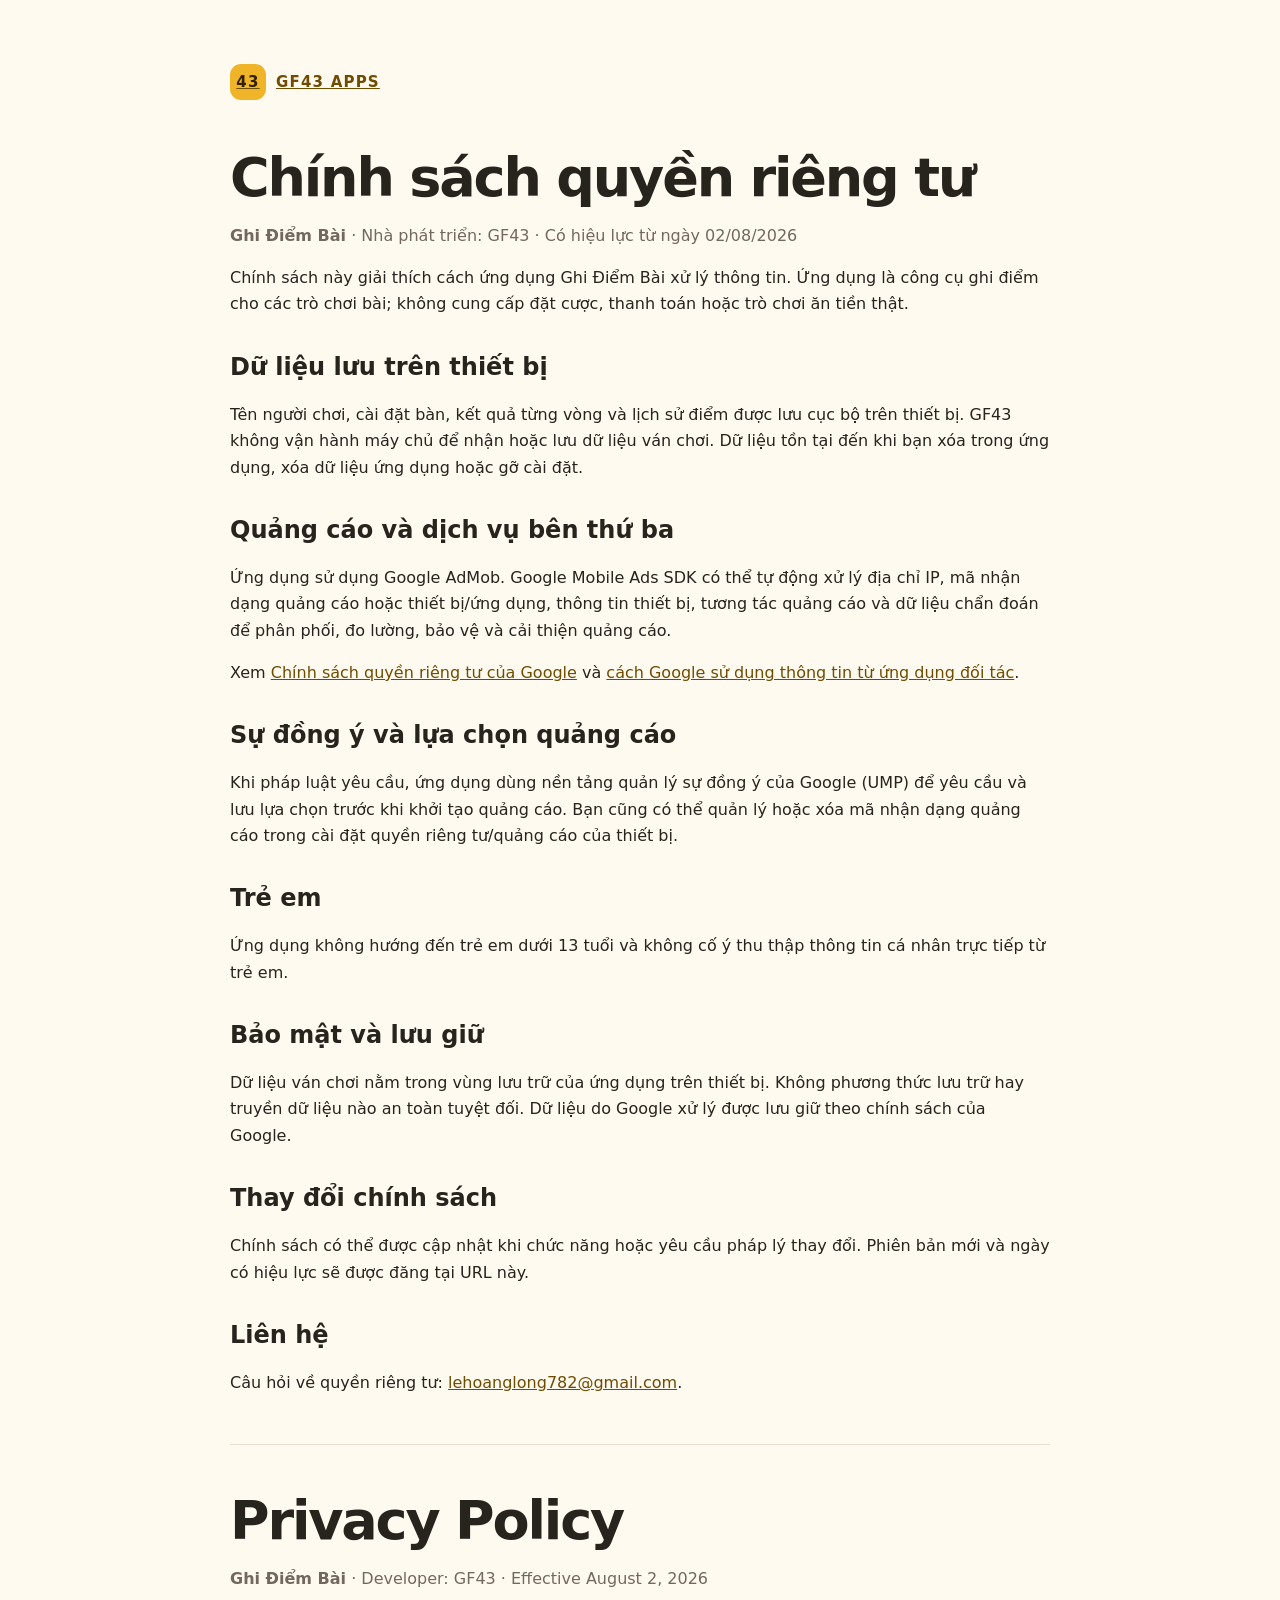
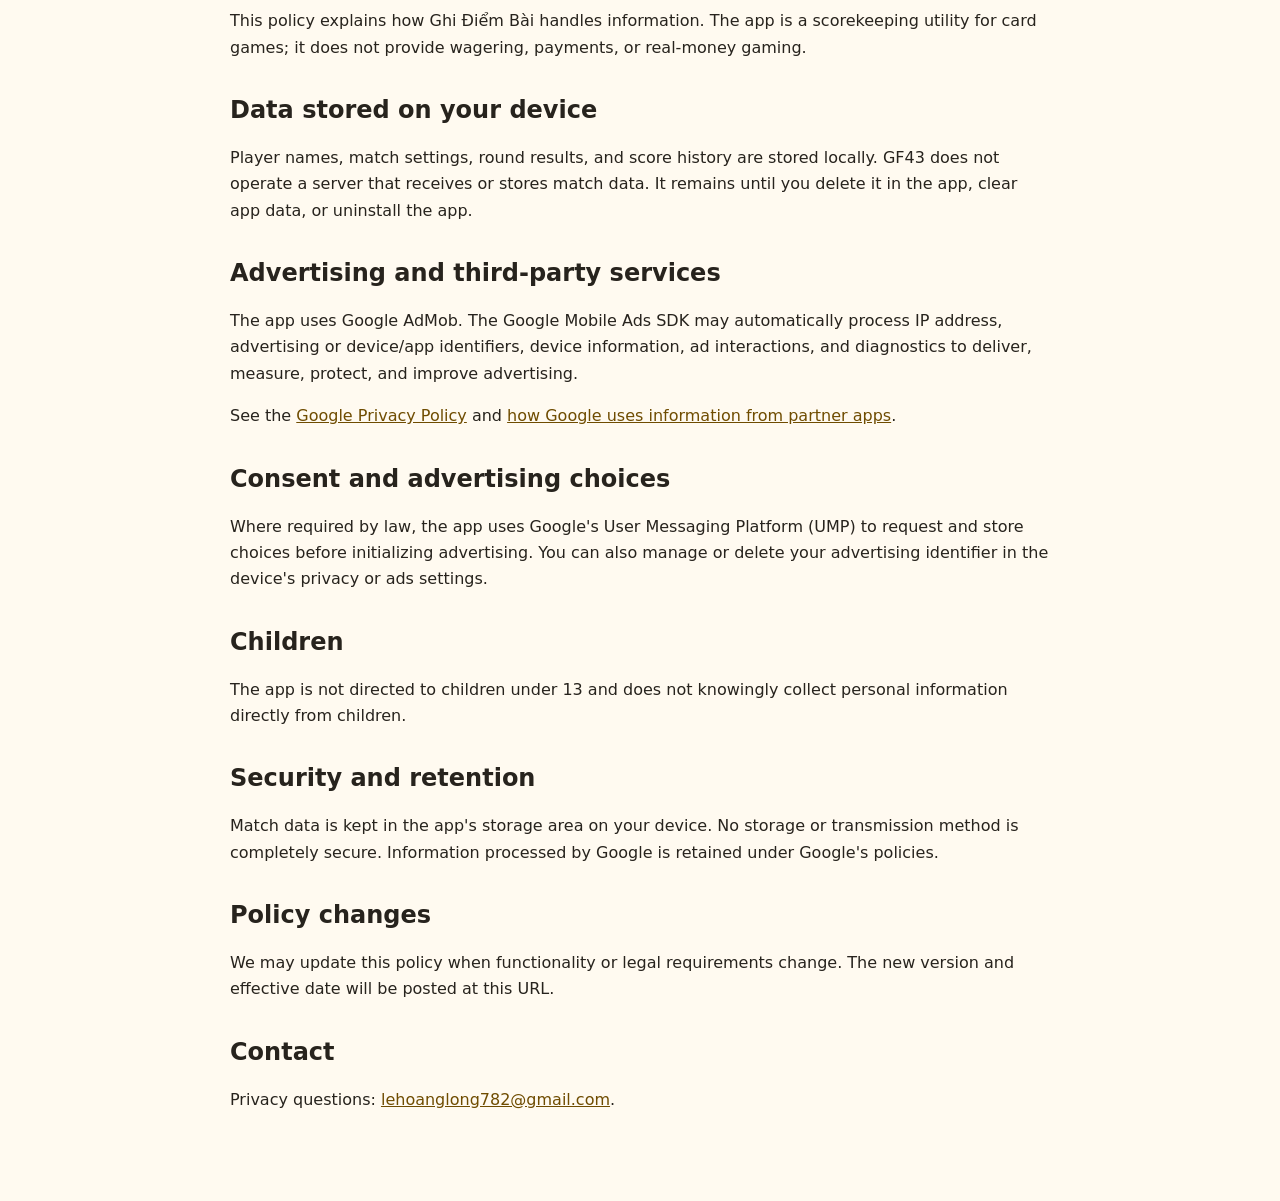
==== apps/ghi-diem-bai/privacy.html @ ea4dbbff "Khoi tao website chung GF43" ====
<!doctype html>
<html lang="vi">
  <head>
    <meta charset="utf-8" />
    <meta name="viewport" content="width=device-width, initial-scale=1" />
    <meta name="description" content="Chính sách quyền riêng tư của ứng dụng Ghi Điểm Bài." />
    <title>Chính sách quyền riêng tư – Ghi Điểm Bài</title>
    <link rel="stylesheet" href="/styles.css" />
  </head>
  <body>
    <header class="shell">
      <a class="brand" href="/"><span class="mark">43</span> GF43 Apps</a>
    </header>
    <main class="shell policy">
      <section lang="vi">
        <h1>Chính sách quyền riêng tư</h1>
        <p class="meta"><strong>Ghi Điểm Bài</strong> · Nhà phát triển: GF43 · Có hiệu lực từ ngày 02/08/2026</p>
        <p>Chính sách này giải thích cách ứng dụng Ghi Điểm Bài xử lý thông tin. Ứng dụng là công cụ ghi điểm cho các trò chơi bài; không cung cấp đặt cược, thanh toán hoặc trò chơi ăn tiền thật.</p>

        <h2>Dữ liệu lưu trên thiết bị</h2>
        <p>Tên người chơi, cài đặt bàn, kết quả từng vòng và lịch sử điểm được lưu cục bộ trên thiết bị. GF43 không vận hành máy chủ để nhận hoặc lưu dữ liệu ván chơi. Dữ liệu tồn tại đến khi bạn xóa trong ứng dụng, xóa dữ liệu ứng dụng hoặc gỡ cài đặt.</p>

        <h2>Quảng cáo và dịch vụ bên thứ ba</h2>
        <p>Ứng dụng sử dụng Google AdMob. Google Mobile Ads SDK có thể tự động xử lý địa chỉ IP, mã nhận dạng quảng cáo hoặc thiết bị/ứng dụng, thông tin thiết bị, tương tác quảng cáo và dữ liệu chẩn đoán để phân phối, đo lường, bảo vệ và cải thiện quảng cáo.</p>
        <p>Xem <a href="https://policies.google.com/privacy">Chính sách quyền riêng tư của Google</a> và <a href="https://policies.google.com/technologies/partner-sites">cách Google sử dụng thông tin từ ứng dụng đối tác</a>.</p>

        <h2>Sự đồng ý và lựa chọn quảng cáo</h2>
        <p>Khi pháp luật yêu cầu, ứng dụng dùng nền tảng quản lý sự đồng ý của Google (UMP) để yêu cầu và lưu lựa chọn trước khi khởi tạo quảng cáo. Bạn cũng có thể quản lý hoặc xóa mã nhận dạng quảng cáo trong cài đặt quyền riêng tư/quảng cáo của thiết bị.</p>

        <h2>Trẻ em</h2>
        <p>Ứng dụng không hướng đến trẻ em dưới 13 tuổi và không cố ý thu thập thông tin cá nhân trực tiếp từ trẻ em.</p>

        <h2>Bảo mật và lưu giữ</h2>
        <p>Dữ liệu ván chơi nằm trong vùng lưu trữ của ứng dụng trên thiết bị. Không phương thức lưu trữ hay truyền dữ liệu nào an toàn tuyệt đối. Dữ liệu do Google xử lý được lưu giữ theo chính sách của Google.</p>

        <h2>Thay đổi chính sách</h2>
        <p>Chính sách có thể được cập nhật khi chức năng hoặc yêu cầu pháp lý thay đổi. Phiên bản mới và ngày có hiệu lực sẽ được đăng tại URL này.</p>

        <h2>Liên hệ</h2>
        <p>Câu hỏi về quyền riêng tư: <a href="mailto:lehoanglong782@gmail.com">lehoanglong782@gmail.com</a>.</p>
      </section>

      <hr class="language" />

      <section lang="en">
        <h1>Privacy Policy</h1>
        <p class="meta"><strong>Ghi Điểm Bài</strong> · Developer: GF43 · Effective August 2, 2026</p>
        <p>This policy explains how Ghi Điểm Bài handles information. The app is a scorekeeping utility for card games; it does not provide wagering, payments, or real-money gaming.</p>

        <h2>Data stored on your device</h2>
        <p>Player names, match settings, round results, and score history are stored locally. GF43 does not operate a server that receives or stores match data. It remains until you delete it in the app, clear app data, or uninstall the app.</p>

        <h2>Advertising and third-party services</h2>
        <p>The app uses Google AdMob. The Google Mobile Ads SDK may automatically process IP address, advertising or device/app identifiers, device information, ad interactions, and diagnostics to deliver, measure, protect, and improve advertising.</p>
        <p>See the <a href="https://policies.google.com/privacy">Google Privacy Policy</a> and <a href="https://policies.google.com/technologies/partner-sites">how Google uses information from partner apps</a>.</p>

        <h2>Consent and advertising choices</h2>
        <p>Where required by law, the app uses Google's User Messaging Platform (UMP) to request and store choices before initializing advertising. You can also manage or delete your advertising identifier in the device's privacy or ads settings.</p>

        <h2>Children</h2>
        <p>The app is not directed to children under 13 and does not knowingly collect personal information directly from children.</p>

        <h2>Security and retention</h2>
        <p>Match data is kept in the app's storage area on your device. No storage or transmission method is completely secure. Information processed by Google is retained under Google's policies.</p>

        <h2>Policy changes</h2>
        <p>We may update this policy when functionality or legal requirements change. The new version and effective date will be posted at this URL.</p>

        <h2>Contact</h2>
        <p>Privacy questions: <a href="mailto:lehoanglong782@gmail.com">lehoanglong782@gmail.com</a>.</p>
      </section>
    </main>
  </body>
</html>
---- styles.css ----
:root {
  color-scheme: light dark;
  font-family: Inter, ui-sans-serif, system-ui, -apple-system, BlinkMacSystemFont, "Segoe UI", sans-serif;
  --bg: #fffaf0;
  --surface: #ffffff;
  --text: #27231d;
  --muted: #71695f;
  --border: #e8dfd0;
  --accent: #f0b429;
  --accent-ink: #6f4c00;
}

* { box-sizing: border-box; }
body { margin: 0; background: var(--bg); color: var(--text); line-height: 1.65; }
a { color: var(--accent-ink); }
.shell { width: min(820px, calc(100% - 40px)); margin: 0 auto; }
header { padding: 64px 0 28px; }
.brand { display: inline-flex; align-items: center; gap: 10px; font-size: 15px; font-weight: 800; letter-spacing: .08em; text-transform: uppercase; }
.mark { display: grid; place-items: center; width: 36px; height: 36px; border-radius: 11px; background: var(--accent); color: #312100; }
h1 { margin: 22px 0 10px; font-size: clamp(36px, 7vw, 64px); line-height: 1.05; letter-spacing: -.04em; }
h2 { margin-top: 34px; line-height: 1.25; }
.lead, .meta { color: var(--muted); }
.lead { max-width: 620px; font-size: 18px; }
.card { margin: 24px 0; padding: 24px; border: 1px solid var(--border); border-radius: 18px; background: var(--surface); box-shadow: 0 12px 40px rgb(76 53 15 / 6%); }
.app-title { margin: 0 0 6px; font-size: 22px; }
.links { display: flex; flex-wrap: wrap; gap: 12px; margin-top: 18px; }
.button { display: inline-block; padding: 10px 14px; border-radius: 10px; background: var(--accent); color: #312100; font-weight: 750; text-decoration: none; }
.policy { padding-bottom: 72px; }
.policy h1 { font-size: clamp(34px, 6vw, 54px); }
.language { margin: 48px 0; border: 0; border-top: 1px solid var(--border); }
footer { padding: 32px 0 48px; color: var(--muted); font-size: 14px; }

@media (prefers-color-scheme: dark) {
  :root { --bg: #17140f; --surface: #211d17; --text: #f5ecdf; --muted: #b9afa1; --border: #3a3329; --accent-ink: #f0b429; }
}
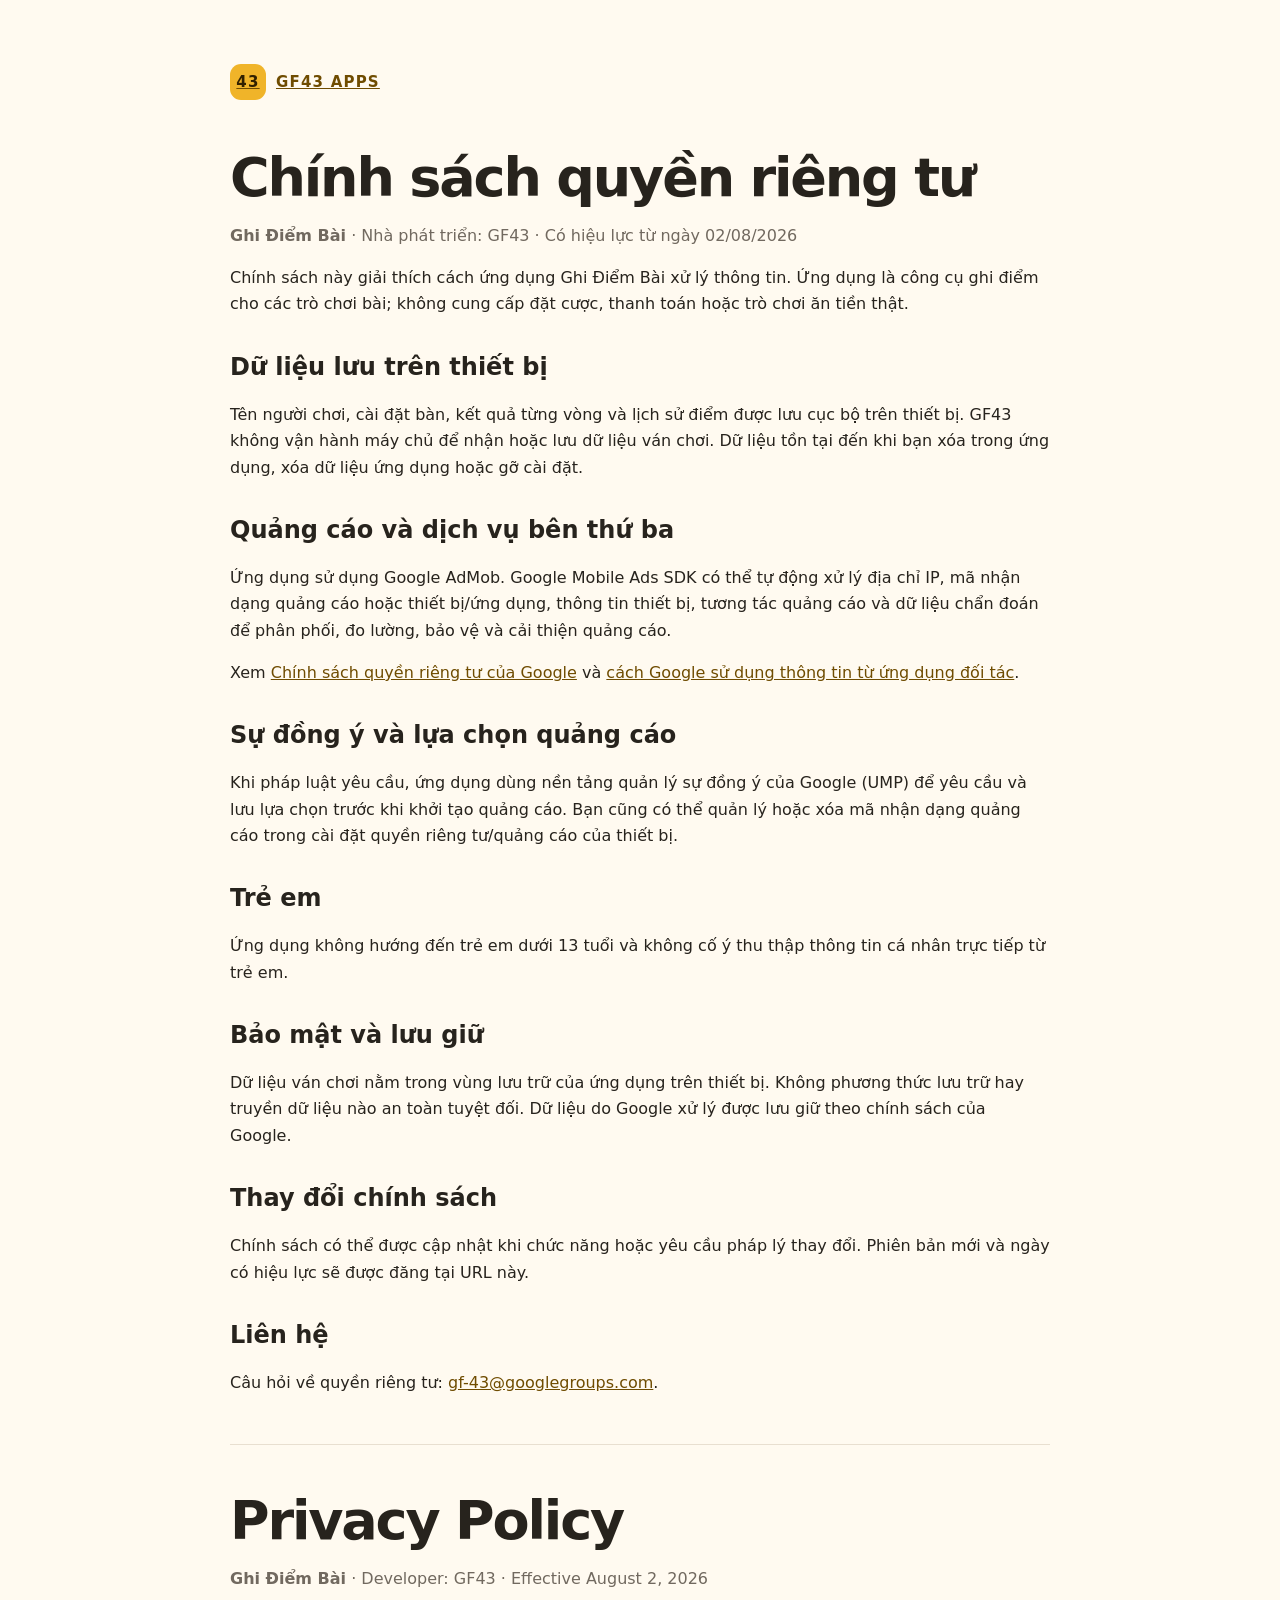
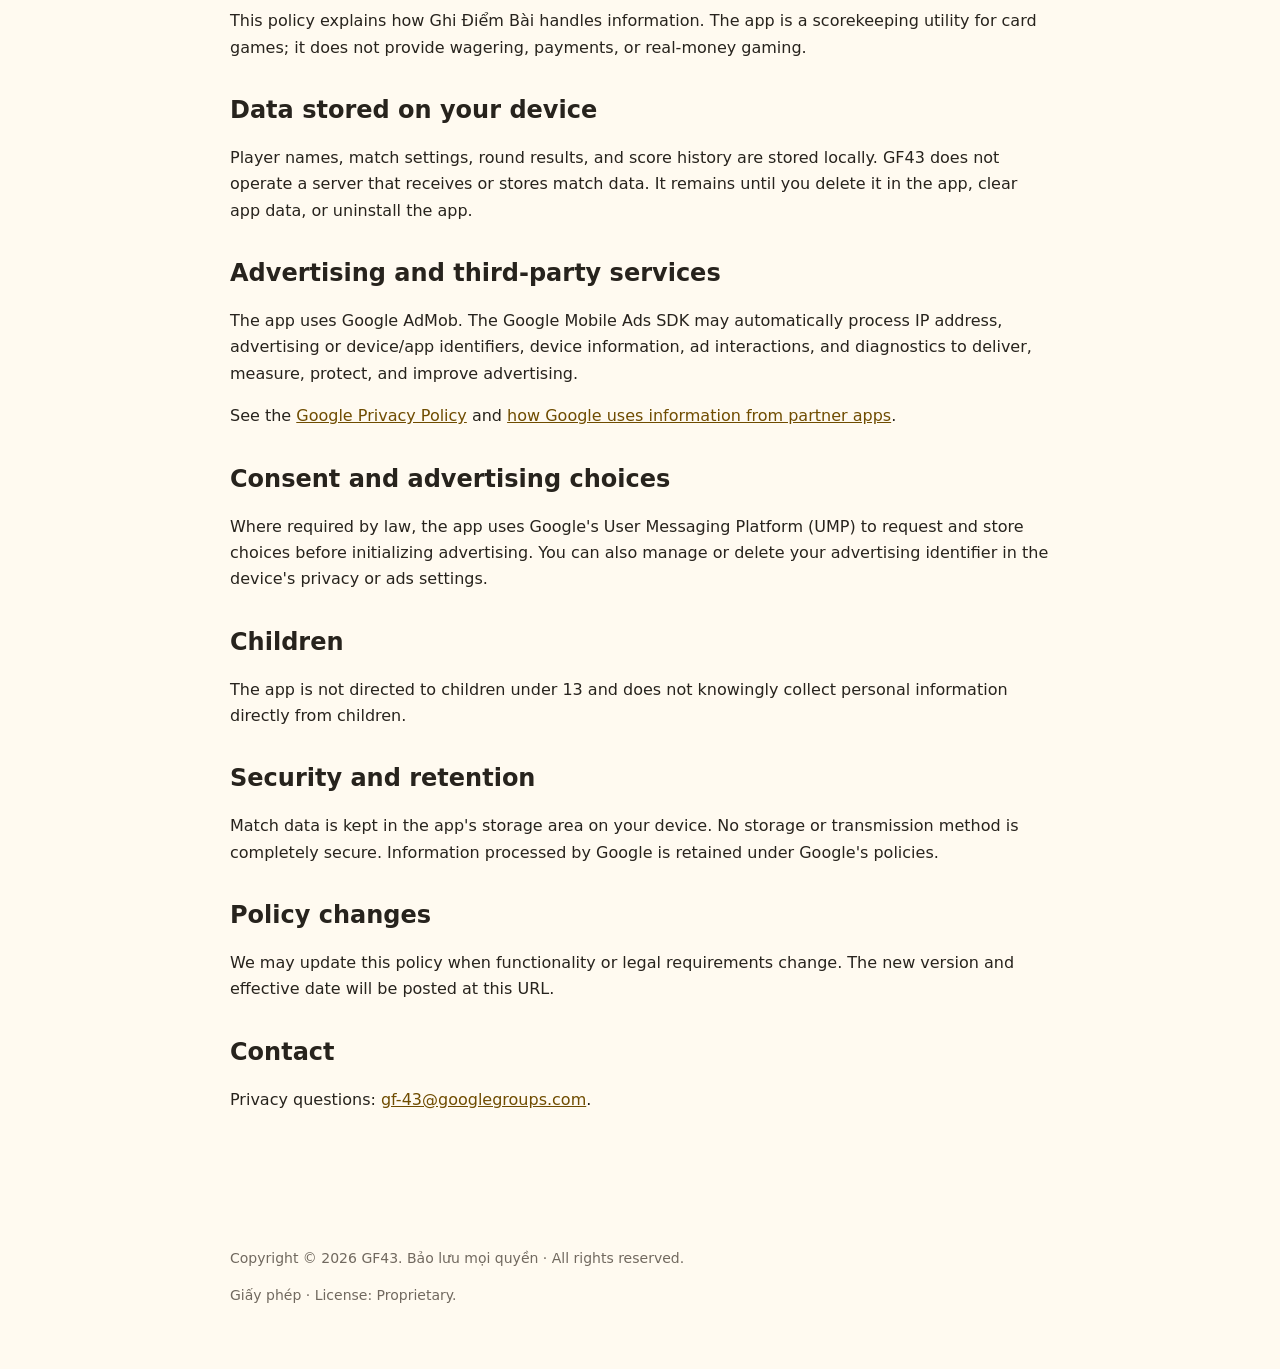
==== commit 56f7d46c: "licens update" ====
--- a/apps/ghi-diem-bai/privacy.html
+++ b/apps/ghi-diem-bai/privacy.html
@@ -37,7 +37,7 @@
         <p>Chính sách có thể được cập nhật khi chức năng hoặc yêu cầu pháp lý thay đổi. Phiên bản mới và ngày có hiệu lực sẽ được đăng tại URL này.</p>
 
         <h2>Liên hệ</h2>
-        <p>Câu hỏi về quyền riêng tư: <a href="mailto:lehoanglong782@gmail.com">lehoanglong782@gmail.com</a>.</p>
+        <p>Câu hỏi về quyền riêng tư: <a href="mailto:gf-43@googlegroups.com">gf-43@googlegroups.com</a>.</p>
       </section>
 
       <hr class="language" />
@@ -67,8 +67,12 @@
         <p>We may update this policy when functionality or legal requirements change. The new version and effective date will be posted at this URL.</p>
 
         <h2>Contact</h2>
-        <p>Privacy questions: <a href="mailto:lehoanglong782@gmail.com">lehoanglong782@gmail.com</a>.</p>
+        <p>Privacy questions: <a href="mailto:gf-43@googlegroups.com">gf-43@googlegroups.com</a>.</p>
       </section>
     </main>
+    <footer class="shell">
+      <p>Copyright © 2026 GF43. Bảo lưu mọi quyền · All rights reserved.</p>
+      <p>Giấy phép · License: Proprietary.</p>
+    </footer>
   </body>
 </html>
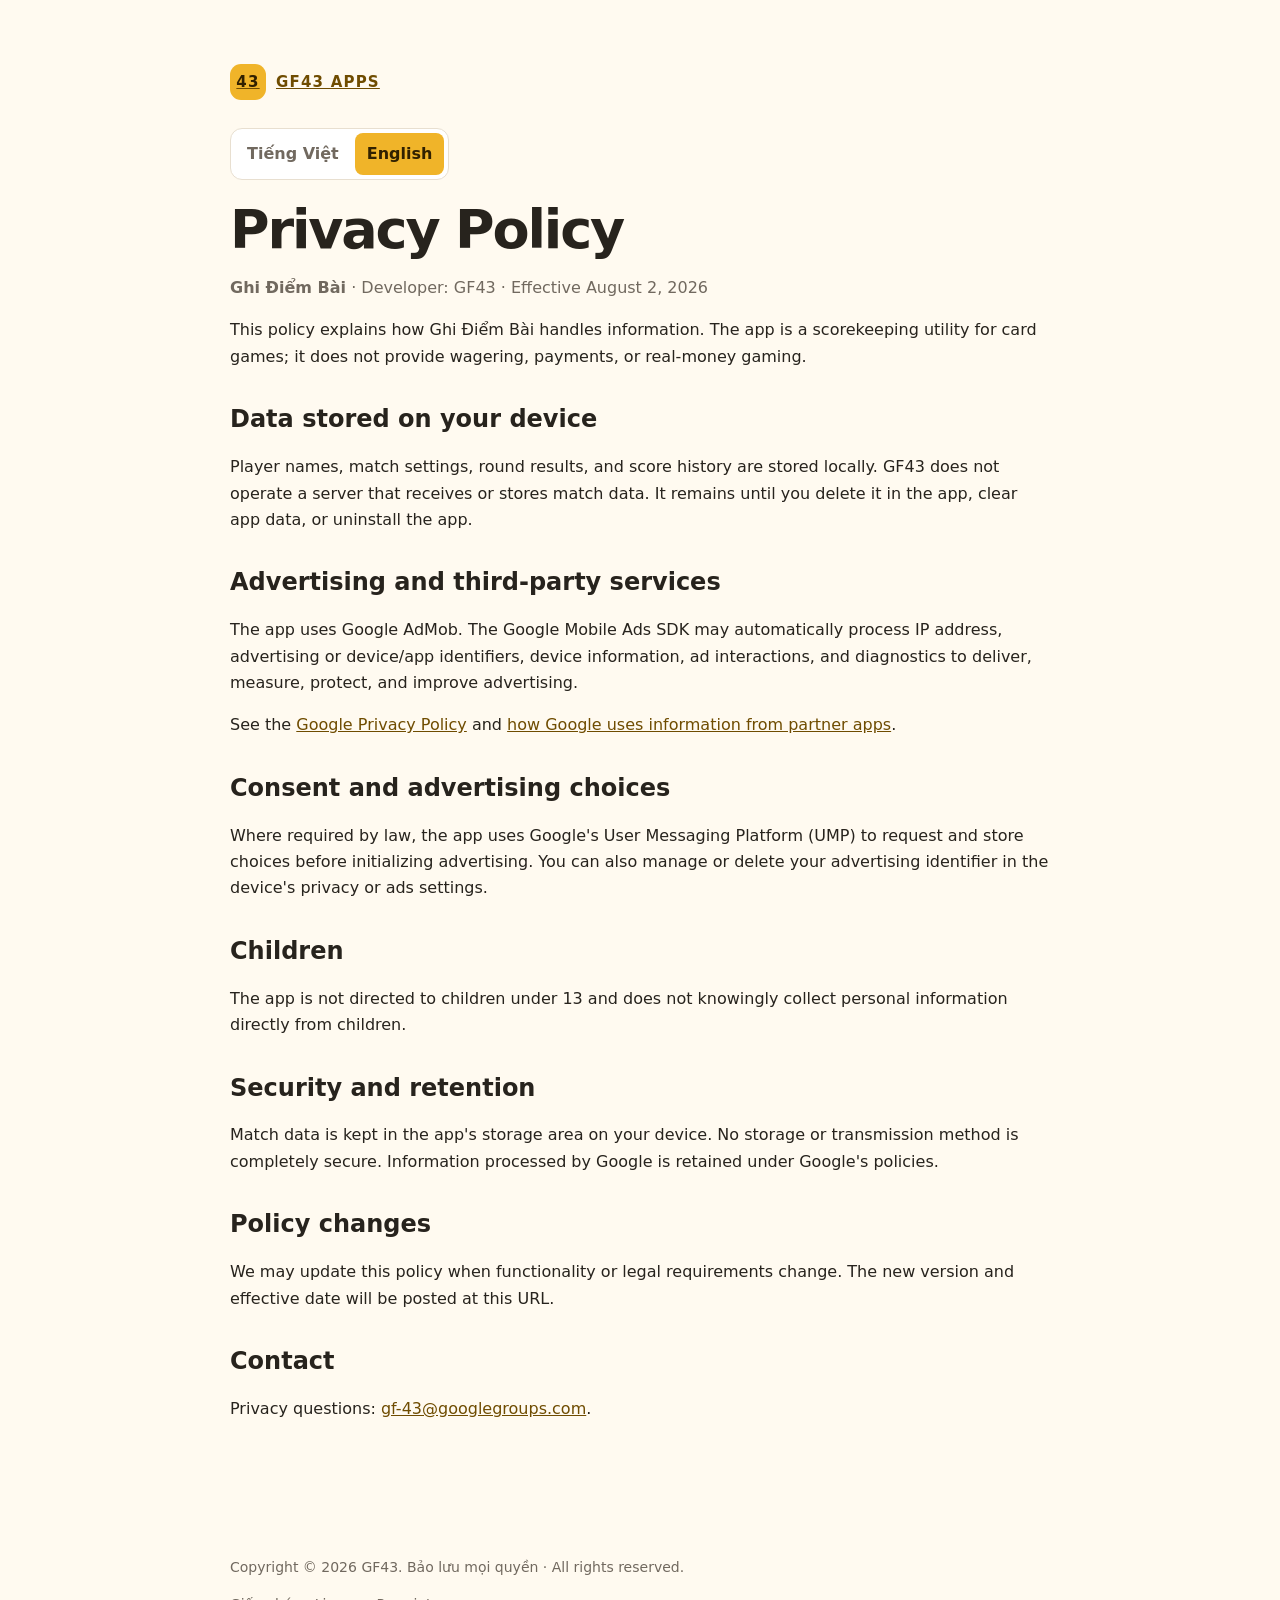
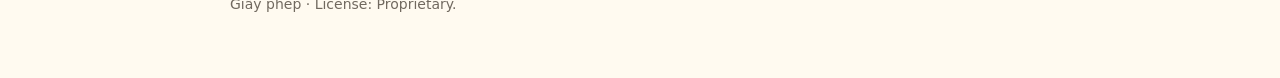
==== commit 6fe8cfc2: "Add Undercover privacy policy and language switcher" ====
--- a/apps/ghi-diem-bai/privacy.html
+++ b/apps/ghi-diem-bai/privacy.html
@@ -12,7 +12,12 @@
       <a class="brand" href="/"><span class="mark">43</span> GF43 Apps</a>
     </header>
     <main class="shell policy">
-      <section lang="vi">
+      <nav class="language-switcher" aria-label="Chọn ngôn ngữ / Choose language">
+        <button type="button" class="language-button" data-language="vi" aria-pressed="true">Tiếng Việt</button>
+        <button type="button" class="language-button" data-language="en" aria-pressed="false">English</button>
+      </nav>
+
+      <section lang="vi" data-language-content="vi">
         <h1>Chính sách quyền riêng tư</h1>
         <p class="meta"><strong>Ghi Điểm Bài</strong> · Nhà phát triển: GF43 · Có hiệu lực từ ngày 02/08/2026</p>
         <p>Chính sách này giải thích cách ứng dụng Ghi Điểm Bài xử lý thông tin. Ứng dụng là công cụ ghi điểm cho các trò chơi bài; không cung cấp đặt cược, thanh toán hoặc trò chơi ăn tiền thật.</p>
@@ -40,9 +45,7 @@
         <p>Câu hỏi về quyền riêng tư: <a href="mailto:gf-43@googlegroups.com">gf-43@googlegroups.com</a>.</p>
       </section>
 
-      <hr class="language" />
-
-      <section lang="en">
+      <section lang="en" data-language-content="en" hidden>
         <h1>Privacy Policy</h1>
         <p class="meta"><strong>Ghi Điểm Bài</strong> · Developer: GF43 · Effective August 2, 2026</p>
         <p>This policy explains how Ghi Điểm Bài handles information. The app is a scorekeeping utility for card games; it does not provide wagering, payments, or real-money gaming.</p>
@@ -74,5 +77,45 @@
       <p>Copyright © 2026 GF43. Bảo lưu mọi quyền · All rights reserved.</p>
       <p>Giấy phép · License: Proprietary.</p>
     </footer>
+    <script>
+      (() => {
+        const buttons = document.querySelectorAll('[data-language]');
+        const sections = document.querySelectorAll('[data-language-content]');
+        const pageTitles = {
+          vi: 'Chính sách quyền riêng tư – Ghi Điểm Bài',
+          en: 'Privacy Policy – Ghi Điểm Bài'
+        };
+
+        function showLanguage(language, remember = true) {
+          const selected = language === 'en' ? 'en' : 'vi';
+
+          sections.forEach((section) => {
+            section.hidden = section.dataset.languageContent !== selected;
+          });
+          buttons.forEach((button) => {
+            button.setAttribute('aria-pressed', String(button.dataset.language === selected));
+          });
+
+          document.documentElement.lang = selected;
+          document.title = pageTitles[selected];
+
+          if (remember) {
+            try {
+              localStorage.setItem('gf43-language', selected);
+            } catch (_) {}
+          }
+        }
+
+        buttons.forEach((button) => {
+          button.addEventListener('click', () => showLanguage(button.dataset.language));
+        });
+
+        let initialLanguage;
+        try {
+          initialLanguage = localStorage.getItem('gf43-language');
+        } catch (_) {}
+        showLanguage(initialLanguage || (navigator.language.startsWith('vi') ? 'vi' : 'en'), false);
+      })();
+    </script>
   </body>
 </html>
--- a/styles.css
+++ b/styles.css
@@ -28,6 +28,11 @@
 .policy { padding-bottom: 72px; }
 .policy h1 { font-size: clamp(34px, 6vw, 54px); }
 .language { margin: 48px 0; border: 0; border-top: 1px solid var(--border); }
+.language-switcher { display: inline-flex; gap: 4px; padding: 4px; border: 1px solid var(--border); border-radius: 12px; background: var(--surface); }
+.language-button { padding: 8px 12px; border: 0; border-radius: 8px; background: transparent; color: var(--muted); font: inherit; font-weight: 750; cursor: pointer; }
+.language-button[aria-pressed="true"] { background: var(--accent); color: #312100; }
+.language-button:focus-visible { outline: 3px solid var(--accent); outline-offset: 2px; }
+[hidden] { display: none !important; }
 footer { padding: 32px 0 48px; color: var(--muted); font-size: 14px; }
 
 @media (prefers-color-scheme: dark) {
